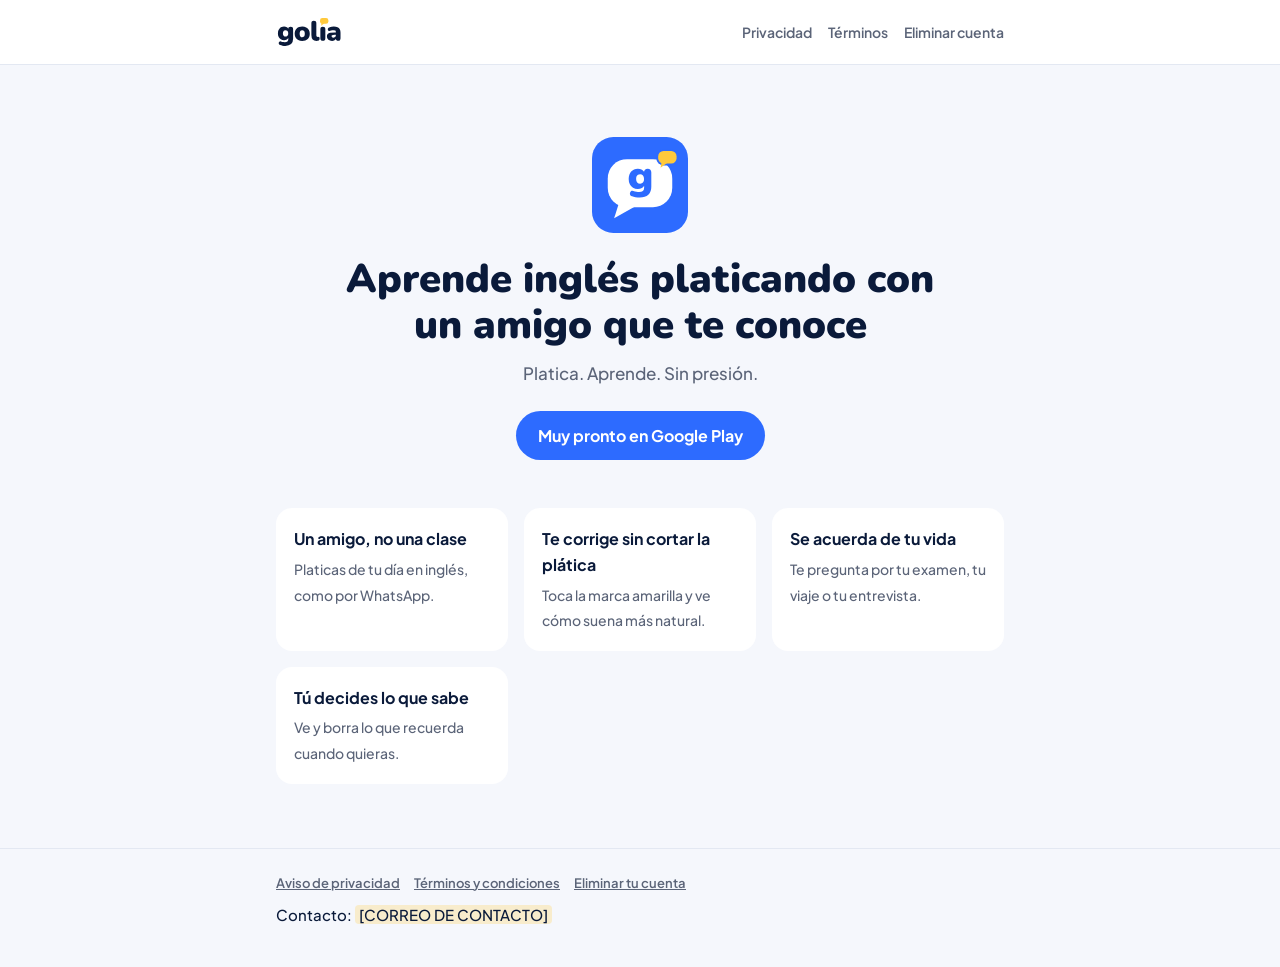
==== index.html @ 7f0dc8b8 "Sitio web mínimo para Google Play: inicio, aviso de privacidad, términos y eliminar cuenta Borradore" ====
<!doctype html>
<html lang="es">
<head>
<meta charset="utf-8">
<meta name="viewport" content="width=device-width, initial-scale=1">
<title>Golia · Aprende inglés platicando con un amigo que te conoce</title>
<meta name="description" content="Golia es una app para practicar inglés todos los días platicando con un amigo que recuerda tu vida y te corrige sin cortar la plática.">
<link rel="icon" href="assets/golia-icon-rounded.svg" type="image/svg+xml">
<link href="https://fonts.googleapis.com/css2?family=Nunito:wght@800;900&family=Plus+Jakarta+Sans:wght@500;600;700&display=swap" rel="stylesheet">
<link rel="stylesheet" href="styles.css">
</head>
<body>
<header class="site"><div class="wrap">
  <a href="./"><picture><source srcset="assets/golia-wordmark-white.svg" media="(prefers-color-scheme: dark)"><img src="assets/golia-wordmark-navy.svg" alt="golia"></picture></a>
  <nav><a href="privacidad.html">Privacidad</a><a href="terminos.html">Términos</a><a href="eliminar-cuenta.html">Eliminar cuenta</a></nav>
</div></header>

<main><div class="wrap">
  <section class="hero">
    <img src="assets/golia-icon-rounded.svg" alt="" width="96" height="96">
    <h1>Aprende inglés platicando con un amigo que te conoce</h1>
    <p>Platica. Aprende. Sin presión.</p>
    <span class="badge">Muy pronto en Google Play</span>
  </section>

  <div class="features">
    <div class="feature"><b>Un amigo, no una clase</b><span>Platicas de tu día en inglés, como por WhatsApp.</span></div>
    <div class="feature"><b>Te corrige sin cortar la plática</b><span>Toca la marca amarilla y ve cómo suena más natural.</span></div>
    <div class="feature"><b>Se acuerda de tu vida</b><span>Te pregunta por tu examen, tu viaje o tu entrevista.</span></div>
    <div class="feature"><b>Tú decides lo que sabe</b><span>Ve y borra lo que recuerda cuando quieras.</span></div>
  </div>
</div></main>

<footer><div class="wrap">
  <a href="privacidad.html">Aviso de privacidad</a><a href="terminos.html">Términos y condiciones</a><a href="eliminar-cuenta.html">Eliminar tu cuenta</a>
  <p style="margin-top:10px">Contacto: <span class="todo">[CORREO DE CONTACTO]</span></p>
</div></footer>
</body>
</html>
---- styles.css ----
/* Sitio de Golia: misma marca que la app (docs/MARCA.md). Claro y oscuro automático. */
:root {
  --primary: #2D6BFF; --spark: #FFC93C; --navy: #0A1A3A;
  --bg: #F5F7FC; --surface: #FFFFFF; --text: #0A1A3A; --muted: #5B6478; --line: #E3E8F2; --link: #2D6BFF;
}
@media (prefers-color-scheme: dark) {
  :root { --bg: #071226; --surface: #0F1F44; --text: #EAF0FF; --muted: #9AA7C7; --line: #1E2F59; --link: #6B95FF; }
}
* { box-sizing: border-box; margin: 0; padding: 0; }
body { background: var(--bg); color: var(--text); font-family: "Plus Jakarta Sans", system-ui, sans-serif; font-weight: 500; line-height: 1.6; -webkit-font-smoothing: antialiased; }
a { color: var(--link); font-weight: 600; }
.wrap { max-width: 760px; margin: 0 auto; padding: 0 16px; }
header.site { border-bottom: 1px solid var(--line); background: var(--surface); }
header.site .wrap { display: flex; align-items: center; justify-content: space-between; gap: 16px; height: 64px; }
header.site img { height: 30px; display: block; }
nav a { color: var(--muted); text-decoration: none; font-size: 14px; margin-left: 16px; white-space: nowrap; }
nav a:hover { color: var(--text); }
main { padding: 40px 0 64px; }
h1 { font-family: Nunito, sans-serif; font-weight: 900; font-size: 34px; line-height: 1.15; margin-bottom: 8px; }
h2 { font-family: Nunito, sans-serif; font-weight: 800; font-size: 21px; margin: 32px 0 8px; }
h3 { font-size: 16px; margin: 20px 0 6px; }
p, li { color: var(--text); font-size: 15px; }
p + p { margin-top: 10px; }
ul, ol { padding-left: 22px; margin: 8px 0; }
li + li { margin-top: 4px; }
.updated { color: var(--muted); font-size: 14px; margin-bottom: 24px; }
.note { background: var(--surface); border: 1px solid var(--line); border-left: 4px solid var(--spark); border-radius: 12px; padding: 14px 16px; margin: 20px 0; }
.todo { background: rgba(255, 201, 60, .25); border-radius: 4px; padding: 0 4px; }
table { width: 100%; border-collapse: collapse; margin: 12px 0; font-size: 14px; background: var(--surface); border-radius: 12px; overflow: hidden; }
th, td { text-align: left; padding: 10px 12px; border-bottom: 1px solid var(--line); vertical-align: top; }
th { font-weight: 700; }
footer { border-top: 1px solid var(--line); padding: 24px 0 40px; color: var(--muted); font-size: 13px; }
footer a { color: var(--muted); margin-right: 14px; }
/* Inicio */
.hero { text-align: center; padding: 32px 0 8px; }
.hero h1 { font-size: 40px; max-width: 620px; margin: 16px auto 12px; }
.hero p { color: var(--muted); font-size: 17px; }
.badge { display: inline-block; margin-top: 24px; background: var(--primary); color: #FFF; font-weight: 700; padding: 12px 22px; border-radius: 999px; }
.features { display: grid; grid-template-columns: repeat(auto-fit, minmax(200px, 1fr)); gap: 16px; margin-top: 40px; }
.feature { background: var(--surface); border-radius: 16px; padding: 18px; }
.feature b { display: block; font-size: 16px; margin-bottom: 4px; }
.feature span { color: var(--muted); font-size: 14px; }
@media (max-width: 520px) { h1, .hero h1 { font-size: 28px; } header.site img { height: 24px; } nav a { margin-left: 10px; font-size: 12.5px; } }
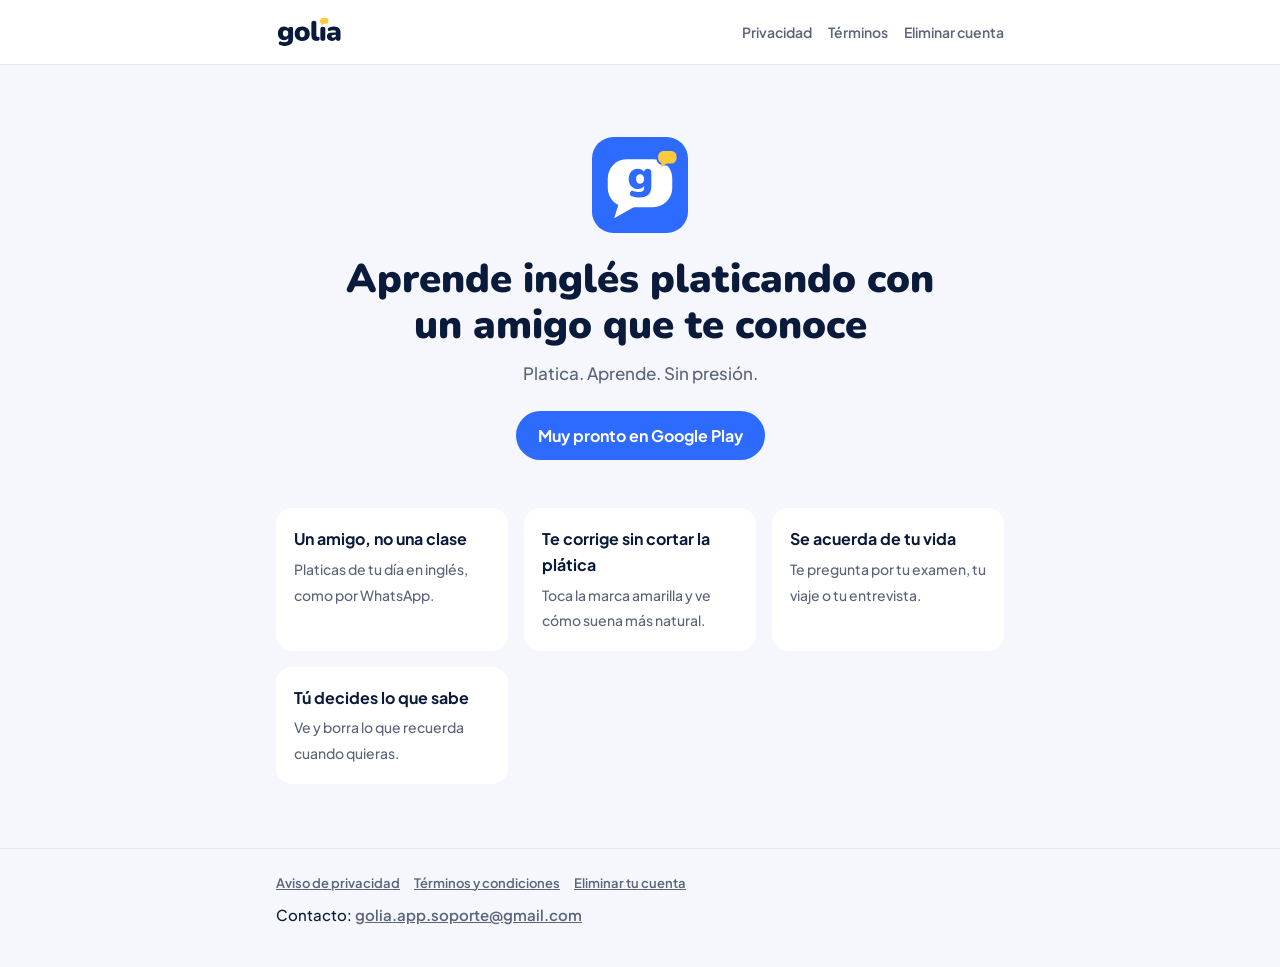
==== commit 4fc8ffee: "Sitio: datos del responsable (Luis Diego Cruz Lopez, Veracruz) y correo de soporte Co-Authored-By: C" ====
--- a/index.html
+++ b/index.html
@@ -33,7 +33,7 @@
 
 <footer><div class="wrap">
   <a href="privacidad.html">Aviso de privacidad</a><a href="terminos.html">Términos y condiciones</a><a href="eliminar-cuenta.html">Eliminar tu cuenta</a>
-  <p style="margin-top:10px">Contacto: <span class="todo">[CORREO DE CONTACTO]</span></p>
+  <p style="margin-top:10px">Contacto: <a href="mailto:golia.app.soporte@gmail.com">golia.app.soporte@gmail.com</a></p>
 </div></footer>
 </body>
 </html>
